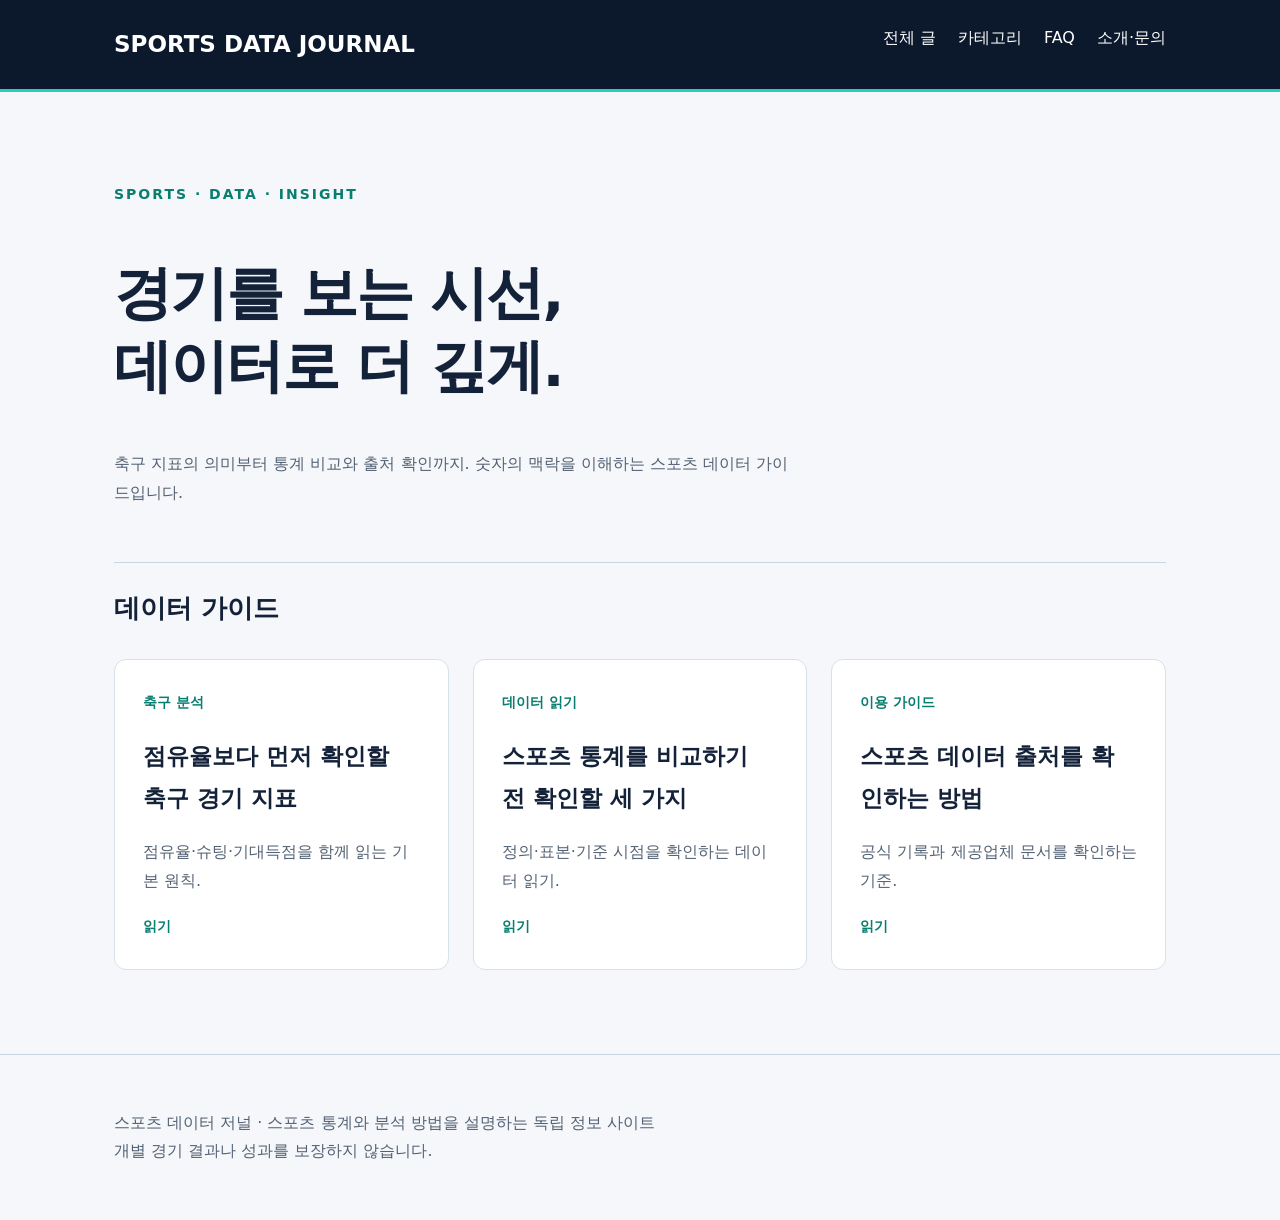
==== index.html @ 98f4ae5c "Add files via upload" ====
<!doctype html><html lang="ko"><head><meta charset="utf-8"><meta name="viewport" content="width=device-width,initial-scale=1"><title>홈 | 스포츠 데이터 저널</title><meta name="description" content="스포츠 통계와 분석 방법을 이해하기 위한 독립 정보 사이트."><link rel="icon" href='data:image/svg+xml,%3Csvg xmlns="http://www.w3.org/2000/svg" viewBox="0 0 32 32"%3E%3Crect width="32" height="32" rx="7" fill="%230c192d"/%3E%3Cpath d="M7 24V17h4v7m3 0V11h4v13m3 0V6h4v18" fill="%2323d1ba"/%3E%3C/svg%3E'><style>*{box-sizing:border-box}body{margin:0;background:#f5f7fa;color:#142239;font:16px/1.8 system-ui,sans-serif}a{color:inherit;text-decoration:none}header{background:#0c192d;color:white;border-bottom:3px solid #23d1ba}nav,.wrap{max-width:1100px;margin:auto;padding:24px}nav{display:flex;justify-content:space-between;gap:24px;flex-wrap:wrap}.brand{font-weight:800;font-size:23px}.links{display:flex;gap:22px;flex-wrap:wrap}.hero{padding:64px 0 38px;border-bottom:1px solid #cad4df}.eyebrow{color:#087e70;font-size:14px;font-weight:800;letter-spacing:2px}h1{font-size:clamp(32px,5vw,58px);line-height:1.25;letter-spacing:-2px;max-width:850px}h2{font-size:26px}.sub{color:#536174;max-width:680px}.grid{display:grid;grid-template-columns:repeat(3,1fr);gap:24px;margin:28px 0 60px}.card{background:white;padding:28px;border:1px solid #d8e0e8;border-radius:12px;transition:transform .2s}.card:hover{transform:translateY(-4px);border-color:#087e70}.card h2{font-size:23px}.tag{font-size:14px;color:#087e70;font-weight:700}.article{max-width:760px;margin:40px auto;background:white;padding:40px;border-radius:12px}.article p{margin:22px 0}details{padding:20px 0;border-bottom:1px solid #d8e0e8}summary{cursor:pointer;font-weight:700}footer{border-top:1px solid #cad4df;color:#536174;padding:30px 24px}a:focus-visible,summary:focus-visible{outline:3px solid #087e70;outline-offset:5px}@media(max-width:700px){.grid{grid-template-columns:1fr}.hero{padding-top:28px}.article{padding:24px}.links{gap:16px}nav,.wrap{padding:20px}}</style></head><body><header><nav><a class="brand" href="index.html">SPORTS DATA JOURNAL</a><div class="links"><a href="articles.html">전체 글</a><a href="categories.html">카테고리</a><a href="faq.html">FAQ</a><a href="about.html">소개·문의</a></div></nav></header><main class="wrap"><section class="hero"><span class="eyebrow">SPORTS · DATA · INSIGHT</span><h1>경기를 보는 시선,<br>데이터로 더 깊게.</h1><p class="sub">축구 지표의 의미부터 통계 비교와 출처 확인까지. 숫자의 맥락을 이해하는 스포츠 데이터 가이드입니다.</p></section><h2>데이터 가이드</h2><div class="grid"><a class="card" href="football.html"><span class="tag">축구 분석</span><h2>점유율보다 먼저 확인할 축구 경기 지표</h2><p class="sub">점유율·슈팅·기대득점을 함께 읽는 기본 원칙.</p><span class="tag">읽기</span></a><a class="card" href="data.html"><span class="tag">데이터 읽기</span><h2>스포츠 통계를 비교하기 전 확인할 세 가지</h2><p class="sub">정의·표본·기준 시점을 확인하는 데이터 읽기.</p><span class="tag">읽기</span></a><a class="card" href="sources.html"><span class="tag">이용 가이드</span><h2>스포츠 데이터 출처를 확인하는 방법</h2><p class="sub">공식 기록과 제공업체 문서를 확인하는 기준.</p><span class="tag">읽기</span></a></div></main><footer><div class="wrap">스포츠 데이터 저널 · 스포츠 통계와 분석 방법을 설명하는 독립 정보 사이트<br>개별 경기 결과나 성과를 보장하지 않습니다.</div></footer></body></html>
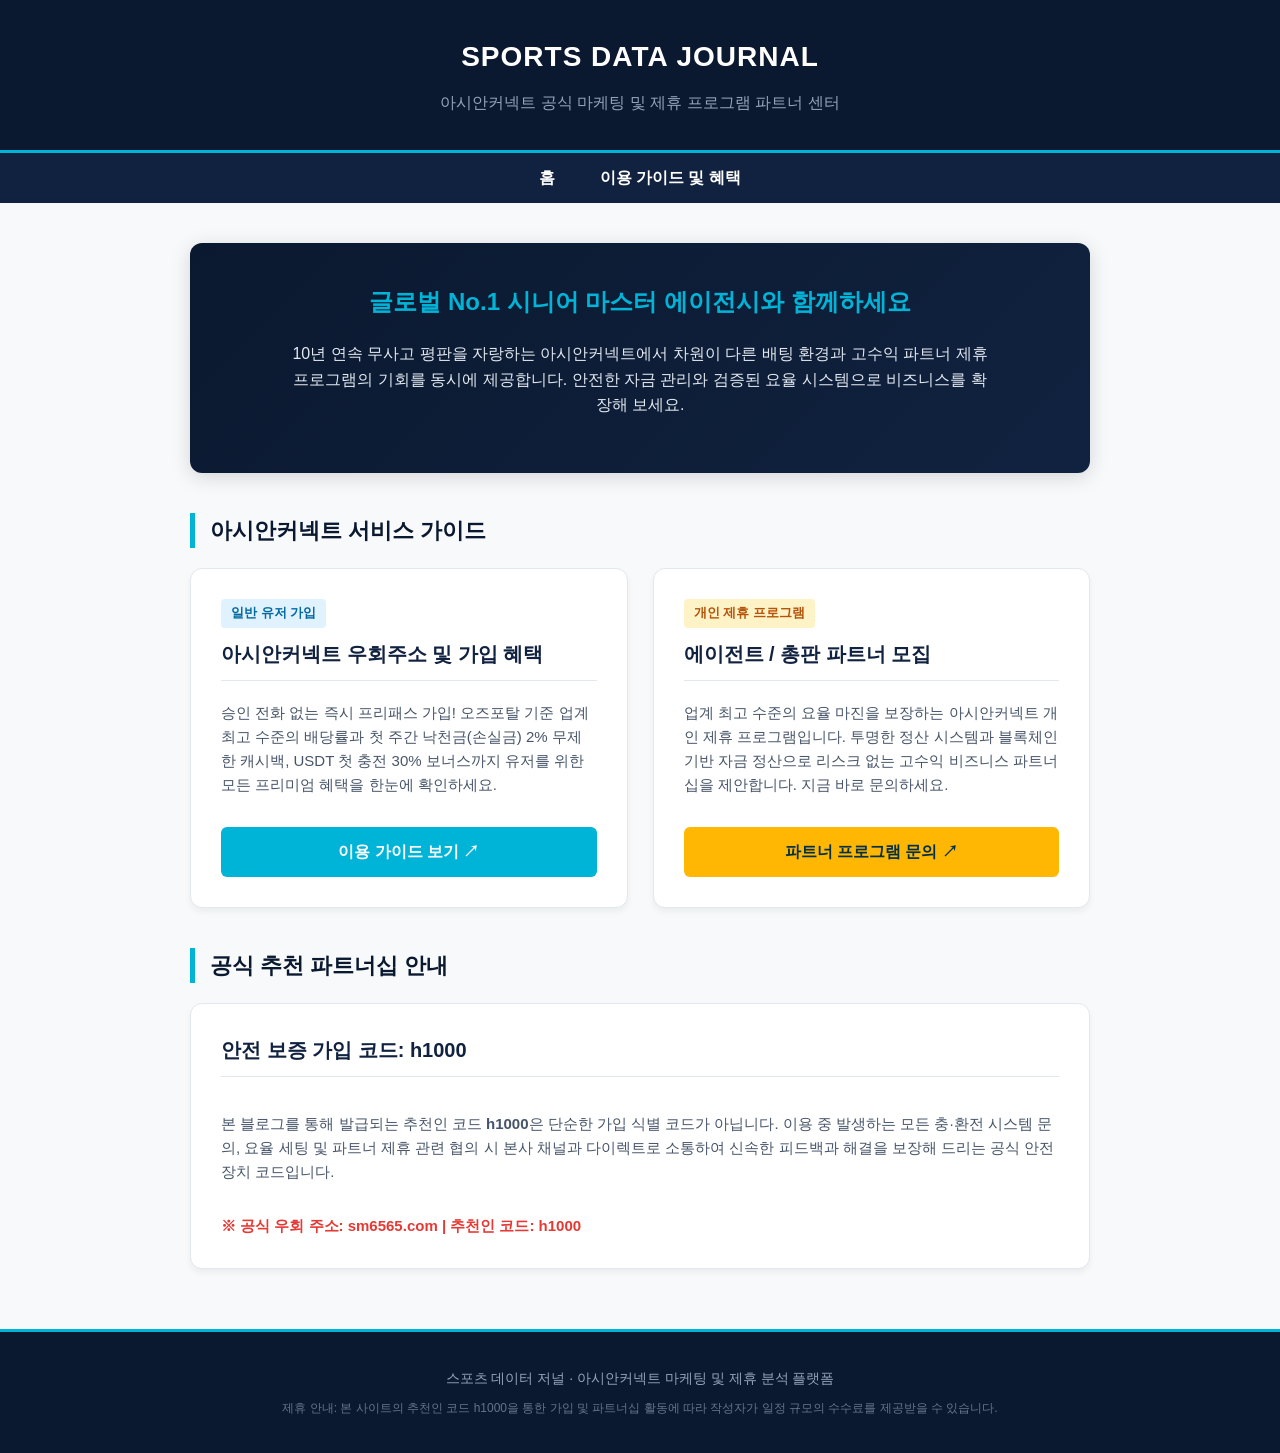
==== commit 79e96a52: "Add files via upload" ====
--- a/index.html
+++ b/index.html
@@ -1 +1,90 @@
-<!doctype html><html lang="ko"><head><meta charset="utf-8"><meta name="viewport" content="width=device-width,initial-scale=1"><title>홈 | 스포츠 데이터 저널</title><meta name="description" content="스포츠 통계와 분석 방법을 이해하기 위한 독립 정보 사이트."><link rel="icon" href='data:image/svg+xml,%3Csvg xmlns="http://www.w3.org/2000/svg" viewBox="0 0 32 32"%3E%3Crect width="32" height="32" rx="7" fill="%230c192d"/%3E%3Cpath d="M7 24V17h4v7m3 0V11h4v13m3 0V6h4v18" fill="%2323d1ba"/%3E%3C/svg%3E'><style>*{box-sizing:border-box}body{margin:0;background:#f5f7fa;color:#142239;font:16px/1.8 system-ui,sans-serif}a{color:inherit;text-decoration:none}header{background:#0c192d;color:white;border-bottom:3px solid #23d1ba}nav,.wrap{max-width:1100px;margin:auto;padding:24px}nav{display:flex;justify-content:space-between;gap:24px;flex-wrap:wrap}.brand{font-weight:800;font-size:23px}.links{display:flex;gap:22px;flex-wrap:wrap}.hero{padding:64px 0 38px;border-bottom:1px solid #cad4df}.eyebrow{color:#087e70;font-size:14px;font-weight:800;letter-spacing:2px}h1{font-size:clamp(32px,5vw,58px);line-height:1.25;letter-spacing:-2px;max-width:850px}h2{font-size:26px}.sub{color:#536174;max-width:680px}.grid{display:grid;grid-template-columns:repeat(3,1fr);gap:24px;margin:28px 0 60px}.card{background:white;padding:28px;border:1px solid #d8e0e8;border-radius:12px;transition:transform .2s}.card:hover{transform:translateY(-4px);border-color:#087e70}.card h2{font-size:23px}.tag{font-size:14px;color:#087e70;font-weight:700}.article{max-width:760px;margin:40px auto;background:white;padding:40px;border-radius:12px}.article p{margin:22px 0}details{padding:20px 0;border-bottom:1px solid #d8e0e8}summary{cursor:pointer;font-weight:700}footer{border-top:1px solid #cad4df;color:#536174;padding:30px 24px}a:focus-visible,summary:focus-visible{outline:3px solid #087e70;outline-offset:5px}@media(max-width:700px){.grid{grid-template-columns:1fr}.hero{padding-top:28px}.article{padding:24px}.links{gap:16px}nav,.wrap{padding:20px}}</style></head><body><header><nav><a class="brand" href="index.html">SPORTS DATA JOURNAL</a><div class="links"><a href="articles.html">전체 글</a><a href="categories.html">카테고리</a><a href="faq.html">FAQ</a><a href="about.html">소개·문의</a></div></nav></header><main class="wrap"><section class="hero"><span class="eyebrow">SPORTS · DATA · INSIGHT</span><h1>경기를 보는 시선,<br>데이터로 더 깊게.</h1><p class="sub">축구 지표의 의미부터 통계 비교와 출처 확인까지. 숫자의 맥락을 이해하는 스포츠 데이터 가이드입니다.</p></section><h2>데이터 가이드</h2><div class="grid"><a class="card" href="football.html"><span class="tag">축구 분석</span><h2>점유율보다 먼저 확인할 축구 경기 지표</h2><p class="sub">점유율·슈팅·기대득점을 함께 읽는 기본 원칙.</p><span class="tag">읽기</span></a><a class="card" href="data.html"><span class="tag">데이터 읽기</span><h2>스포츠 통계를 비교하기 전 확인할 세 가지</h2><p class="sub">정의·표본·기준 시점을 확인하는 데이터 읽기.</p><span class="tag">읽기</span></a><a class="card" href="sources.html"><span class="tag">이용 가이드</span><h2>스포츠 데이터 출처를 확인하는 방법</h2><p class="sub">공식 기록과 제공업체 문서를 확인하는 기준.</p><span class="tag">읽기</span></a></div></main><footer><div class="wrap">스포츠 데이터 저널 · 스포츠 통계와 분석 방법을 설명하는 독립 정보 사이트<br>개별 경기 결과나 성과를 보장하지 않습니다.</div></footer></body></html>+<!DOCTYPE html>
+<html lang="ko">
+<head>
+    <meta charset="UTF-8">
+    <meta name="viewport" content="width=device-width, initial-scale=1.0">
+    <title>스포츠 데이터 저널 | 아시안커넥트 공식 마케팅 센터</title>
+    <style>
+        body { font-family: 'Noto Sans KR', sans-serif; line-height: 1.6; margin: 0; padding: 0; color: #333; background-color: #f8f9fa; }
+        header { background: #0a192f; color: #fff; padding: 35px 20px; text-align: center; border-bottom: 3px solid #00b4d8; }
+        header h1 { margin: 0; font-size: 28px; letter-spacing: 1px; }
+        header p { margin: 10px 0 0 0; color: #94a3b8; font-size: 16px; }
+        nav { background: #112240; padding: 12px; text-align: center; position: sticky; top: 0; z-index: 1000; }
+        nav a { color: #fff; margin: 0 20px; font-weight: bold; text-decoration: none; font-size: 16px; transition: color 0.3s; }
+        nav a:hover { color: #00b4d8; }
+        .container { max-width: 900px; margin: 40px auto; padding: 0 20px; }
+        .hero { background: linear-gradient(135deg, #0a192f 0%, #112240 100%); color: white; padding: 40px; text-align: center; border-radius: 12px; margin-bottom: 40px; box-shadow: 0 4px 20px rgba(0,0,0,0.15); }
+        .hero h2 { color: #00b4d8; font-size: 24px; margin-top: 0; }
+        .hero p { color: #e2e8f0; font-size: 16px; max-width: 700px; margin: 15px auto; }
+        .section-title { color: #0a192f; border-left: 5px solid #00b4d8; padding-left: 15px; margin: 40px 0 20px 0; font-size: 22px; }
+        .grid { display: grid; grid-template-columns: 1fr 1fr; gap: 25px; margin-bottom: 40px; }
+        @media (max-width: 768px) { .grid { grid-template-columns: 1fr; } }
+        .card { background: #fff; border: 1px solid #e2e8f0; padding: 30px; border-radius: 12px; box-shadow: 0 4px 6px rgba(0,0,0,0.05); display: flex; flex-direction: column; justify-content: space-between; }
+        .card h3 { color: #112240; margin-top: 0; font-size: 20px; border-bottom: 1px solid #e2e8f0; padding-bottom: 10px; }
+        .card p { color: #475569; font-size: 15px; margin: 15px 0; }
+        .badge { display: inline-block; background: #e0f2fe; color: #0369a1; padding: 4px 10px; border-radius: 4px; font-size: 13px; font-weight: bold; margin-bottom: 10px; align-self: flex-start; }
+        .badge.partner { background: #fef3c7; color: #b45309; }
+        .btn { display: block; text-align: center; background: #00b4d8; color: #fff; padding: 12px; text-decoration: none; border-radius: 6px; font-weight: bold; transition: background 0.3s; margin-top: 15px; }
+        .btn:hover { background: #0077b6; }
+        .btn.partner-btn { background: #ffb703; color: #023047; }
+        .btn.partner-btn:hover { background: #fb8500; color: #fff; }
+        footer { text-align: center; padding: 30px 20px; background: #0a192f; color: #94a3b8; font-size: 14px; margin-top: 60px; border-top: 3px solid #00b4d8; }
+        footer p { margin: 5px 0; }
+    </style>
+</head>
+<body>
+
+<header>
+    <h1>SPORTS DATA JOURNAL</h1>
+    <p>아시안커넥트 공식 마케팅 및 제휴 프로그램 파트너 센터</p>
+</header>
+
+<nav>
+    <a href="index.html">홈</a>
+    <a href="football.html">이용 가이드 및 혜택</a>
+</nav>
+
+<div class="container">
+    <div class="hero">
+        <h2>글로벌 No.1 시니어 마스터 에이전시와 함께하세요</h2>
+        <p>10년 연속 무사고 평판을 자랑하는 아시안커넥트에서 차원이 다른 배팅 환경과 고수익 파트너 제휴 프로그램의 기회를 동시에 제공합니다. 안전한 자금 관리와 검증된 요율 시스템으로 비즈니스를 확장해 보세요.</p>
+    </div>
+
+    <h2 class="section-title">아시안커넥트 서비스 가이드</h2>
+    <div class="grid">
+        <div class="card">
+            <div>
+                <span class="badge">일반 유저 가입</span>
+                <h3>아시안커넥트 우회주소 및 가입 혜택</h3>
+                <p>승인 전화 없는 즉시 프리패스 가입! 오즈포탈 기준 업계 최고 수준의 배당률과 첫 주간 낙천금(손실금) 2% 무제한 캐시백, USDT 첫 충전 30% 보너스까지 유저를 위한 모든 프리미엄 혜택을 한눈에 확인하세요.</p>
+            </div>
+            <a href="football.html" class="btn">이용 가이드 보기 ↗</a>
+        </div>
+
+        <div class="card">
+            <div>
+                <span class="badge partner">개인 제휴 프로그램</span>
+                <h3>에이전트 / 총판 파트너 모집</h3>
+                <p>업계 최고 수준의 요율 마진을 보장하는 아시안커넥트 개인 제휴 프로그램입니다. 투명한 정산 시스템과 블록체인 기반 자금 정산으로 리스크 없는 고수익 비즈니스 파트너십을 제안합니다. 지금 바로 문의하세요.</p>
+            </div>
+            <a href="football.html" class="btn partner-btn">파트너 프로그램 문의 ↗</a>
+        </div>
+    </div>
+
+    <h2 class="section-title">공식 추천 파트너십 안내</h2>
+    <div class="card" style="margin-bottom: 20px;">
+        <h3>안전 보증 가입 코드: h1000</h3>
+        <p>본 블로그를 통해 발급되는 추천인 코드 <strong>h1000</strong>은 단순한 가입 식별 코드가 아닙니다. 이용 중 발생하는 모든 충·환전 시스템 문의, 요율 세팅 및 파트너 제휴 관련 협의 시 본사 채널과 다이렉트로 소통하여 신속한 피드백과 해결을 보장해 드리는 공식 안전장치 코드입니다.</p>
+        <p style="margin-bottom: 0; font-weight: bold; color: #e53935;">※ 공식 우회 주소: sm6565.com | 추천인 코드: h1000</p>
+    </div>
+</div>
+
+<footer>
+    <p>스포츠 데이터 저널 · 아시안커넥트 마케팅 및 제휴 분석 플랫폼</p>
+    <p style="font-size: 12px; color: #64748b; margin-top: 10px;">제휴 안내: 본 사이트의 추천인 코드 h1000을 통한 가입 및 파트너십 활동에 따라 작성자가 일정 규모의 수수료를 제공받을 수 있습니다.</p>
+</footer>
+
+</body>
+</html>
+</body>
+</html>
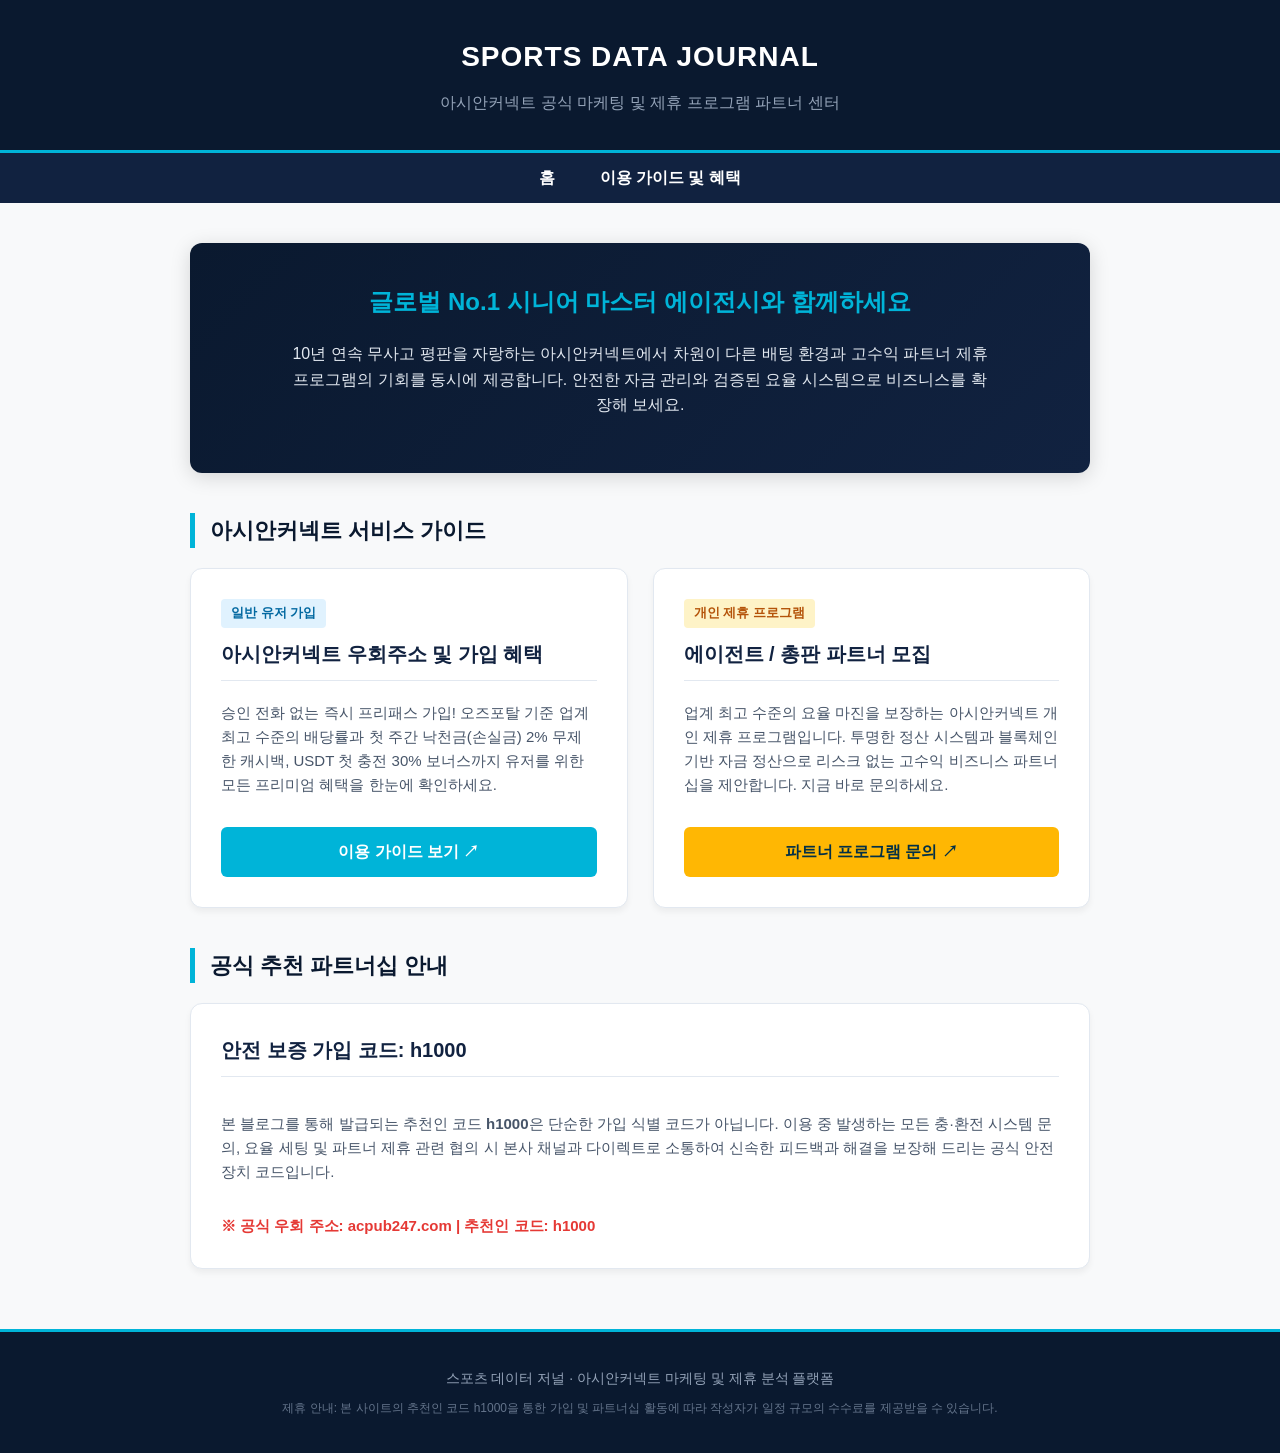
==== commit a46feab9: "Update index.html" ====
--- a/index.html
+++ b/index.html
@@ -75,7 +75,7 @@
     <div class="card" style="margin-bottom: 20px;">
         <h3>안전 보증 가입 코드: h1000</h3>
         <p>본 블로그를 통해 발급되는 추천인 코드 <strong>h1000</strong>은 단순한 가입 식별 코드가 아닙니다. 이용 중 발생하는 모든 충·환전 시스템 문의, 요율 세팅 및 파트너 제휴 관련 협의 시 본사 채널과 다이렉트로 소통하여 신속한 피드백과 해결을 보장해 드리는 공식 안전장치 코드입니다.</p>
-        <p style="margin-bottom: 0; font-weight: bold; color: #e53935;">※ 공식 우회 주소: sm6565.com | 추천인 코드: h1000</p>
+        <p style="margin-bottom: 0; font-weight: bold; color: #e53935;">※ 공식 우회 주소: acpub247.com  | 추천인 코드: h1000</p>
     </div>
 </div>
 
@@ -87,4 +87,4 @@
 </body>
 </html>
 </body>
-</html>+</html>
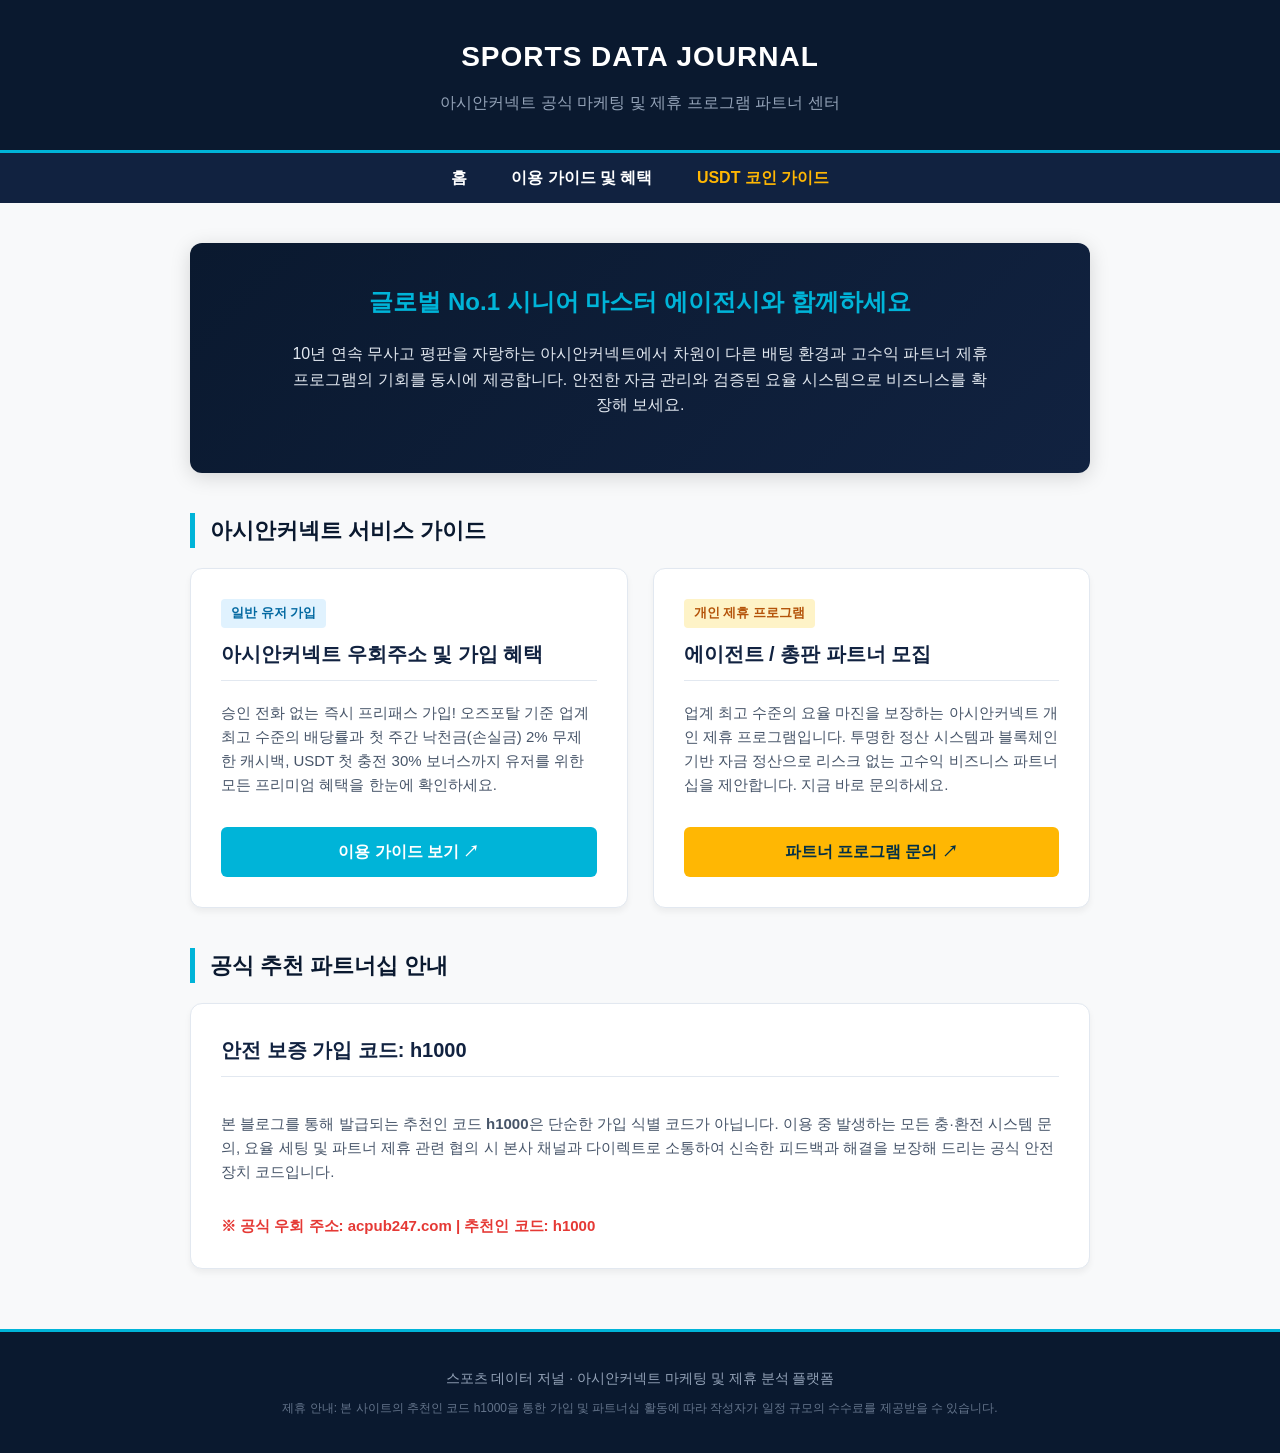
==== commit f6256eba: "Update index.html" ====
--- a/index.html
+++ b/index.html
@@ -42,6 +42,7 @@
 <nav>
     <a href="index.html">홈</a>
     <a href="football.html">이용 가이드 및 혜택</a>
+    <a href="crypto-guide.html" style="color: #ffb703;">USDT 코인 가이드</a>
 </nav>
 
 <div class="container">
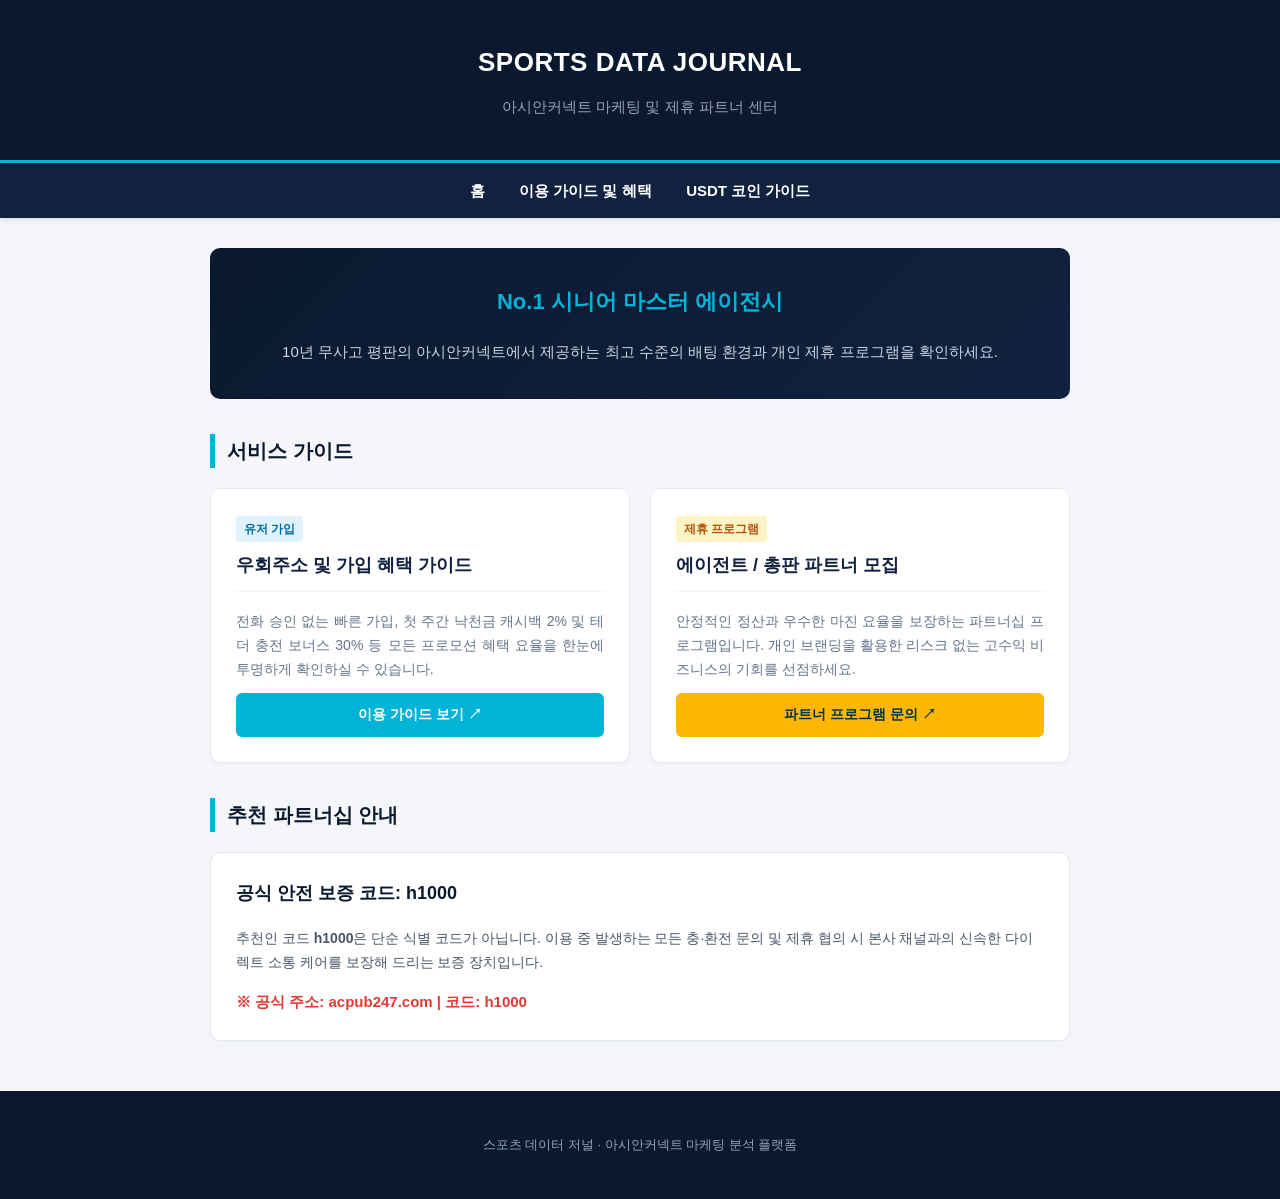
==== commit 8aebe6ab: "Update index.html" ====
--- a/index.html
+++ b/index.html
@@ -3,89 +3,81 @@
 <head>
     <meta charset="UTF-8">
     <meta name="viewport" content="width=device-width, initial-scale=1.0">
-    <title>스포츠 데이터 저널 | 아시안커넥트 공식 마케팅 센터</title>
+    <title>스포츠 데이터 저널 | 아시안커넥트 센터</title>
     <style>
-        body { font-family: 'Noto Sans KR', sans-serif; line-height: 1.6; margin: 0; padding: 0; color: #333; background-color: #f8f9fa; }
-        header { background: #0a192f; color: #fff; padding: 35px 20px; text-align: center; border-bottom: 3px solid #00b4d8; }
-        header h1 { margin: 0; font-size: 28px; letter-spacing: 1px; }
-        header p { margin: 10px 0 0 0; color: #94a3b8; font-size: 16px; }
-        nav { background: #112240; padding: 12px; text-align: center; position: sticky; top: 0; z-index: 1000; }
-        nav a { color: #fff; margin: 0 20px; font-weight: bold; text-decoration: none; font-size: 16px; transition: color 0.3s; }
+        * { box-sizing: border-box; }
+        body { font-family: 'Noto Sans KR', sans-serif; line-height: 1.7; margin: 0; padding: 0; color: #333; background-color: #f4f6f9; }
+        header { background: #0a192f; color: #fff; padding: 40px 20px; text-align: center; border-bottom: 3px solid #00b4d8; }
+        header h1 { margin: 0; font-size: 26px; font-weight: 700; letter-spacing: 0.5px; }
+        header p { margin: 10px 0 0 0; color: #94a3b8; font-size: 15px; }
+        nav { background: #112240; padding: 14px; text-align: center; position: sticky; top: 0; z-index: 1000; box-shadow: 0 2px 4px rgba(0,0,0,0.1); }
+        nav a { color: #fff; margin: 0 15px; font-weight: bold; text-decoration: none; font-size: 15px; transition: color 0.2s; }
         nav a:hover { color: #00b4d8; }
-        .container { max-width: 900px; margin: 40px auto; padding: 0 20px; }
-        .hero { background: linear-gradient(135deg, #0a192f 0%, #112240 100%); color: white; padding: 40px; text-align: center; border-radius: 12px; margin-bottom: 40px; box-shadow: 0 4px 20px rgba(0,0,0,0.15); }
-        .hero h2 { color: #00b4d8; font-size: 24px; margin-top: 0; }
-        .hero p { color: #e2e8f0; font-size: 16px; max-width: 700px; margin: 15px auto; }
-        .section-title { color: #0a192f; border-left: 5px solid #00b4d8; padding-left: 15px; margin: 40px 0 20px 0; font-size: 22px; }
-        .grid { display: grid; grid-template-columns: 1fr 1fr; gap: 25px; margin-bottom: 40px; }
-        @media (max-width: 768px) { .grid { grid-template-columns: 1fr; } }
-        .card { background: #fff; border: 1px solid #e2e8f0; padding: 30px; border-radius: 12px; box-shadow: 0 4px 6px rgba(0,0,0,0.05); display: flex; flex-direction: column; justify-content: space-between; }
-        .card h3 { color: #112240; margin-top: 0; font-size: 20px; border-bottom: 1px solid #e2e8f0; padding-bottom: 10px; }
-        .card p { color: #475569; font-size: 15px; margin: 15px 0; }
-        .badge { display: inline-block; background: #e0f2fe; color: #0369a1; padding: 4px 10px; border-radius: 4px; font-size: 13px; font-weight: bold; margin-bottom: 10px; align-self: flex-start; }
+        .container { max-width: 900px; margin: 30px auto; padding: 0 20px; }
+        .hero { background: linear-gradient(135deg, #0a192f 0%, #112240 100%); color: white; padding: 35px; text-align: center; border-radius: 10px; margin-bottom: 30px; }
+        .hero h2 { color: #00b4d8; font-size: 22px; margin-top: 0; }
+        .hero p { color: #cbd5e1; font-size: 15px; margin: 10px 0 0 0; }
+        .section-title { color: #0a192f; border-left: 5px solid #00b4d8; padding-left: 12px; margin: 35px 0 20px 0; font-size: 20px; font-weight: bold; }
+        .grid { display: flex; flex-direction: column; gap: 20px; margin-bottom: 30px; }
+        @media (min-width: 768px) { .grid { display: grid; grid-template-columns: 1fr 1fr; gap: 20px; } }
+        .card { background: #fff; border: 1px solid #e2e8f0; padding: 25px; border-radius: 10px; box-shadow: 0 4px 6px rgba(0,0,0,0.02); display: flex; flex-direction: column; justify-content: space-between; }
+        .card h3 { color: #112240; margin-top: 0; font-size: 18px; border-bottom: 1px solid #f1f5f9; padding-bottom: 10px; }
+        .card p { color: #64748b; font-size: 14px; margin: 12px 0; text-align: justify; }
+        .badge { display: inline-block; background: #e0f2fe; color: #0369a1; padding: 3px 8px; border-radius: 4px; font-size: 12px; font-weight: bold; margin-bottom: 8px; align-self: flex-start; }
         .badge.partner { background: #fef3c7; color: #b45309; }
-        .btn { display: block; text-align: center; background: #00b4d8; color: #fff; padding: 12px; text-decoration: none; border-radius: 6px; font-weight: bold; transition: background 0.3s; margin-top: 15px; }
+        .btn { display: block; text-align: center; background: #00b4d8; color: #fff; padding: 10px; text-decoration: none; border-radius: 6px; font-weight: bold; font-size: 14px; transition: background 0.2s; }
         .btn:hover { background: #0077b6; }
         .btn.partner-btn { background: #ffb703; color: #023047; }
         .btn.partner-btn:hover { background: #fb8500; color: #fff; }
-        footer { text-align: center; padding: 30px 20px; background: #0a192f; color: #94a3b8; font-size: 14px; margin-top: 60px; border-top: 3px solid #00b4d8; }
-        footer p { margin: 5px 0; }
+        .info-box { background: #fff; border: 1px solid #e2e8f0; padding: 25px; border-radius: 10px; box-shadow: 0 4px 6px rgba(0,0,0,0.02); }
+        .info-box h3 { color: #0a192f; margin-top: 0; font-size: 18px; }
+        .info-box p { color: #475569; font-size: 14px; margin: 10px 0; }
+        footer { text-align: center; padding: 30px 20px; background: #0a192f; color: #94a3b8; font-size: 13px; margin-top: 50px; }
     </style>
 </head>
 <body>
-
 <header>
     <h1>SPORTS DATA JOURNAL</h1>
-    <p>아시안커넥트 공식 마케팅 및 제휴 프로그램 파트너 센터</p>
+    <p>아시안커넥트 마케팅 및 제휴 파트너 센터</p>
 </header>
-
 <nav>
     <a href="index.html">홈</a>
     <a href="football.html">이용 가이드 및 혜택</a>
-    <a href="crypto-guide.html" style="color: #ffb703;">USDT 코인 가이드</a>
+    <a href="crypto-guide.html">USDT 코인 가이드</a>
 </nav>
-
 <div class="container">
     <div class="hero">
-        <h2>글로벌 No.1 시니어 마스터 에이전시와 함께하세요</h2>
-        <p>10년 연속 무사고 평판을 자랑하는 아시안커넥트에서 차원이 다른 배팅 환경과 고수익 파트너 제휴 프로그램의 기회를 동시에 제공합니다. 안전한 자금 관리와 검증된 요율 시스템으로 비즈니스를 확장해 보세요.</p>
+        <h2>No.1 시니어 마스터 에이전시</h2>
+        <p>10년 무사고 평판의 아시안커넥트에서 제공하는 최고 수준의 배팅 환경과 개인 제휴 프로그램을 확인하세요.</p>
     </div>
-
-    <h2 class="section-title">아시안커넥트 서비스 가이드</h2>
+    <h2 class="section-title">서비스 가이드</h2>
     <div class="grid">
         <div class="card">
             <div>
-                <span class="badge">일반 유저 가입</span>
-                <h3>아시안커넥트 우회주소 및 가입 혜택</h3>
-                <p>승인 전화 없는 즉시 프리패스 가입! 오즈포탈 기준 업계 최고 수준의 배당률과 첫 주간 낙천금(손실금) 2% 무제한 캐시백, USDT 첫 충전 30% 보너스까지 유저를 위한 모든 프리미엄 혜택을 한눈에 확인하세요.</p>
+                <span class="badge">유저 가입</span>
+                <h3>우회주소 및 가입 혜택 가이드</h3>
+                <p>전화 승인 없는 빠른 가입, 첫 주간 낙천금 캐시백 2% 및 테더 충전 보너스 30% 등 모든 프로모션 혜택 요율을 한눈에 투명하게 확인하실 수 있습니다.</p>
             </div>
             <a href="football.html" class="btn">이용 가이드 보기 ↗</a>
         </div>
-
         <div class="card">
             <div>
-                <span class="badge partner">개인 제휴 프로그램</span>
+                <span class="badge partner">제휴 프로그램</span>
                 <h3>에이전트 / 총판 파트너 모집</h3>
-                <p>업계 최고 수준의 요율 마진을 보장하는 아시안커넥트 개인 제휴 프로그램입니다. 투명한 정산 시스템과 블록체인 기반 자금 정산으로 리스크 없는 고수익 비즈니스 파트너십을 제안합니다. 지금 바로 문의하세요.</p>
+                <p>안정적인 정산과 우수한 마진 요율을 보장하는 파트너십 프로그램입니다. 개인 브랜딩을 활용한 리스크 없는 고수익 비즈니스의 기회를 선점하세요.</p>
             </div>
             <a href="football.html" class="btn partner-btn">파트너 프로그램 문의 ↗</a>
         </div>
     </div>
-
-    <h2 class="section-title">공식 추천 파트너십 안내</h2>
-    <div class="card" style="margin-bottom: 20px;">
-        <h3>안전 보증 가입 코드: h1000</h3>
-        <p>본 블로그를 통해 발급되는 추천인 코드 <strong>h1000</strong>은 단순한 가입 식별 코드가 아닙니다. 이용 중 발생하는 모든 충·환전 시스템 문의, 요율 세팅 및 파트너 제휴 관련 협의 시 본사 채널과 다이렉트로 소통하여 신속한 피드백과 해결을 보장해 드리는 공식 안전장치 코드입니다.</p>
-        <p style="margin-bottom: 0; font-weight: bold; color: #e53935;">※ 공식 우회 주소: acpub247.com  | 추천인 코드: h1000</p>
+    <h2 class="section-title">추천 파트너십 안내</h2>
+    <div class="info-box">
+        <h3>공식 안전 보증 코드: h1000</h3>
+        <p>추천인 코드 <strong>h1000</strong>은 단순 식별 코드가 아닙니다. 이용 중 발생하는 모든 충·환전 문의 및 제휴 협의 시 본사 채널과의 신속한 다이렉트 소통 케어를 보장해 드리는 보증 장치입니다.</p>
+        <p style="margin-bottom: 0; font-weight: bold; color: #e53935; font-size: 15px; margin-top: 15px;">※ 공식 주소: acpub247.com | 코드: h1000</p>
     </div>
 </div>
-
 <footer>
-    <p>스포츠 데이터 저널 · 아시안커넥트 마케팅 및 제휴 분석 플랫폼</p>
-    <p style="font-size: 12px; color: #64748b; margin-top: 10px;">제휴 안내: 본 사이트의 추천인 코드 h1000을 통한 가입 및 파트너십 활동에 따라 작성자가 일정 규모의 수수료를 제공받을 수 있습니다.</p>
+    <p>스포츠 데이터 저널 · 아시안커넥트 마케팅 분석 플랫폼</p>
 </footer>
-
 </body>
 </html>
-</body>
-</html>
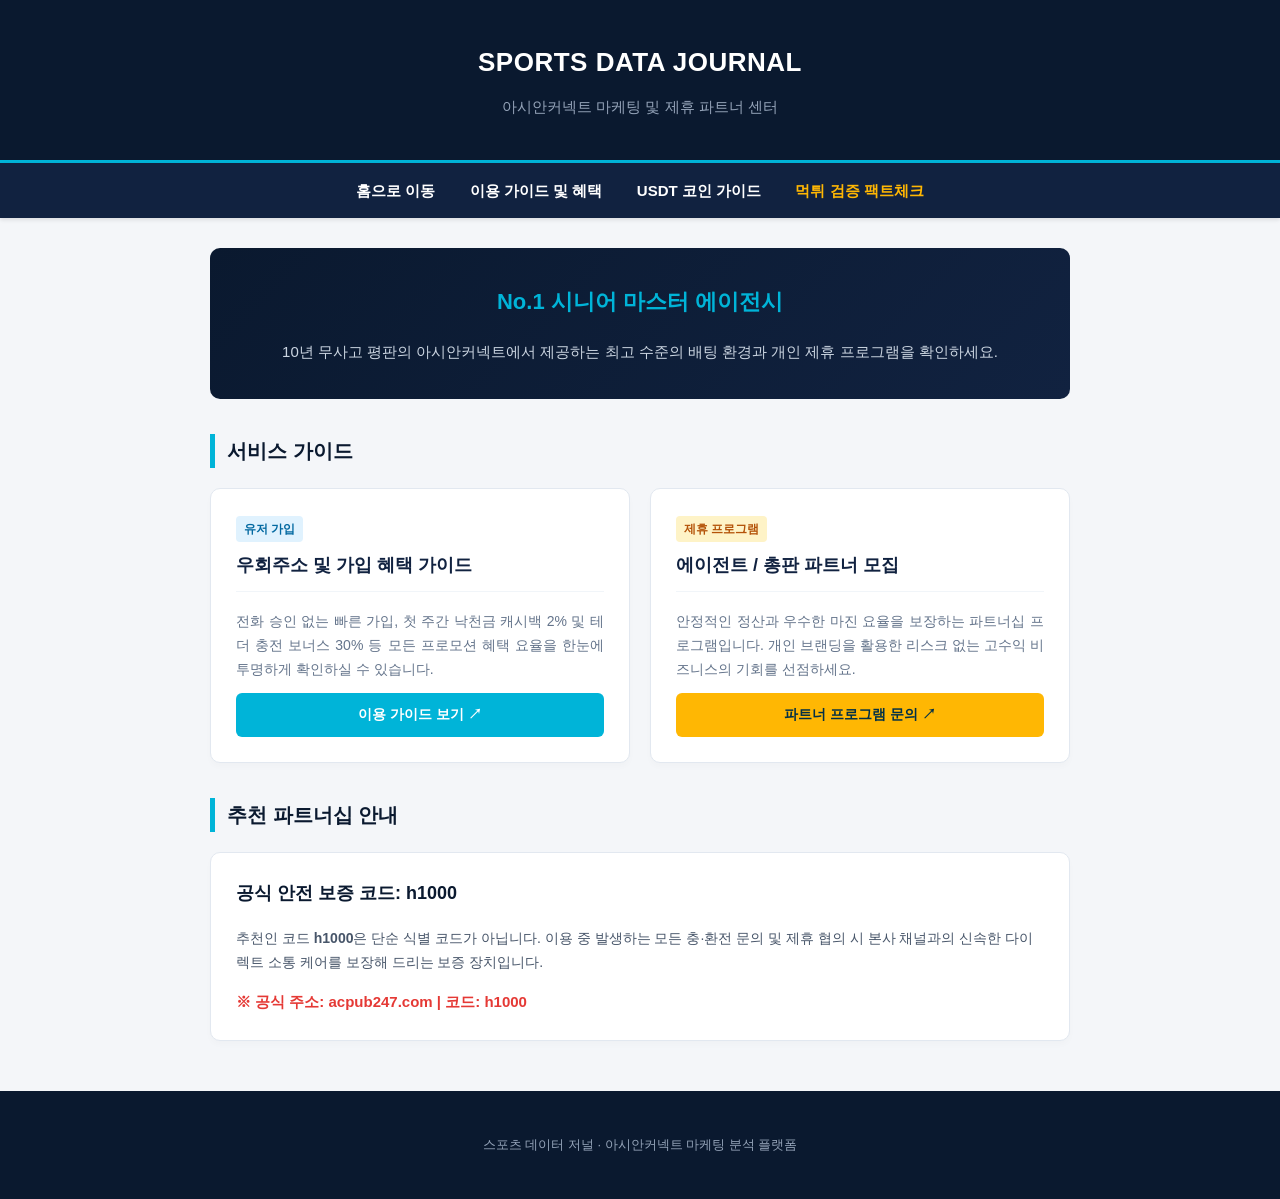
==== commit 49d34ec0: "Update index.html" ====
--- a/index.html
+++ b/index.html
@@ -41,9 +41,10 @@
     <p>아시안커넥트 마케팅 및 제휴 파트너 센터</p>
 </header>
 <nav>
-    <a href="index.html">홈</a>
-    <a href="football.html">이용 가이드 및 혜택</a>
-    <a href="crypto-guide.html">USDT 코인 가이드</a>
+    <a href="./index.html">홈으로 이동</a>
+    <a href="./football.html">이용 가이드 및 혜택</a>
+    <a href="./crypto-guide.html">USDT 코인 가이드</a>
+    <a href="./verification.html" style="color: #ffb703;">먹튀 검증 팩트체크</a>
 </nav>
 <div class="container">
     <div class="hero">
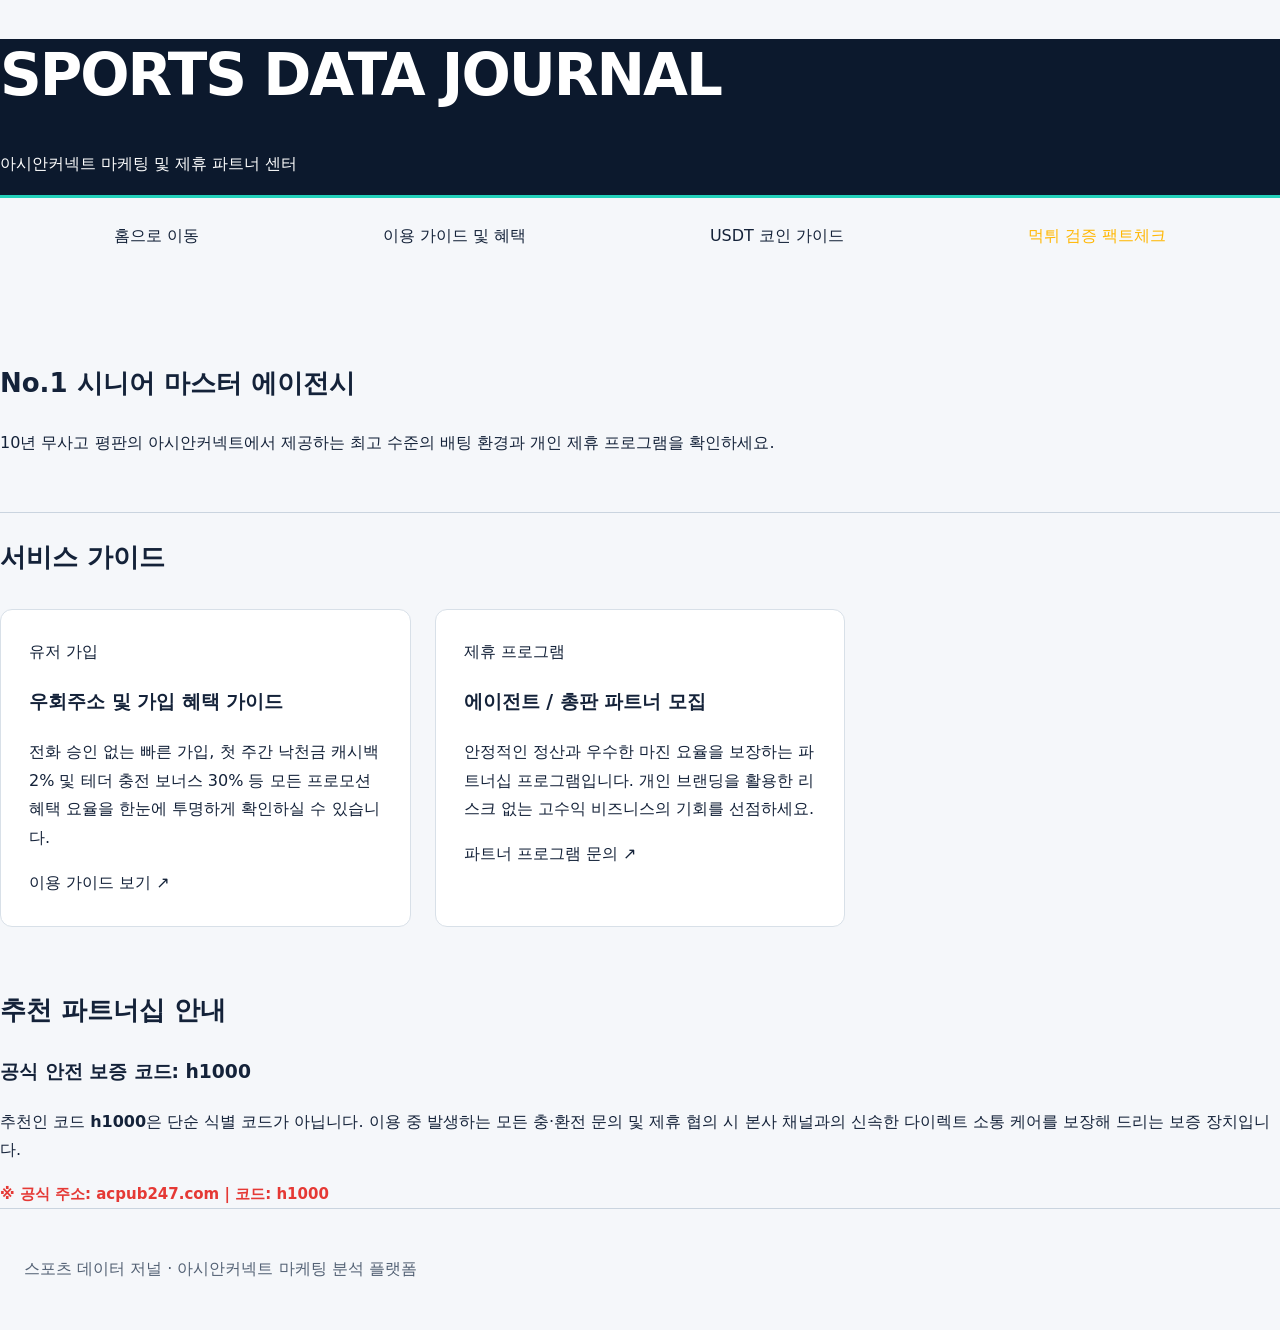
==== commit be34872a: "Update index.html" ====
--- a/index.html
+++ b/index.html
@@ -4,36 +4,8 @@
     <meta charset="UTF-8">
     <meta name="viewport" content="width=device-width, initial-scale=1.0">
     <title>스포츠 데이터 저널 | 아시안커넥트 센터</title>
-    <style>
-        * { box-sizing: border-box; }
-        body { font-family: 'Noto Sans KR', sans-serif; line-height: 1.7; margin: 0; padding: 0; color: #333; background-color: #f4f6f9; }
-        header { background: #0a192f; color: #fff; padding: 40px 20px; text-align: center; border-bottom: 3px solid #00b4d8; }
-        header h1 { margin: 0; font-size: 26px; font-weight: 700; letter-spacing: 0.5px; }
-        header p { margin: 10px 0 0 0; color: #94a3b8; font-size: 15px; }
-        nav { background: #112240; padding: 14px; text-align: center; position: sticky; top: 0; z-index: 1000; box-shadow: 0 2px 4px rgba(0,0,0,0.1); }
-        nav a { color: #fff; margin: 0 15px; font-weight: bold; text-decoration: none; font-size: 15px; transition: color 0.2s; }
-        nav a:hover { color: #00b4d8; }
-        .container { max-width: 900px; margin: 30px auto; padding: 0 20px; }
-        .hero { background: linear-gradient(135deg, #0a192f 0%, #112240 100%); color: white; padding: 35px; text-align: center; border-radius: 10px; margin-bottom: 30px; }
-        .hero h2 { color: #00b4d8; font-size: 22px; margin-top: 0; }
-        .hero p { color: #cbd5e1; font-size: 15px; margin: 10px 0 0 0; }
-        .section-title { color: #0a192f; border-left: 5px solid #00b4d8; padding-left: 12px; margin: 35px 0 20px 0; font-size: 20px; font-weight: bold; }
-        .grid { display: flex; flex-direction: column; gap: 20px; margin-bottom: 30px; }
-        @media (min-width: 768px) { .grid { display: grid; grid-template-columns: 1fr 1fr; gap: 20px; } }
-        .card { background: #fff; border: 1px solid #e2e8f0; padding: 25px; border-radius: 10px; box-shadow: 0 4px 6px rgba(0,0,0,0.02); display: flex; flex-direction: column; justify-content: space-between; }
-        .card h3 { color: #112240; margin-top: 0; font-size: 18px; border-bottom: 1px solid #f1f5f9; padding-bottom: 10px; }
-        .card p { color: #64748b; font-size: 14px; margin: 12px 0; text-align: justify; }
-        .badge { display: inline-block; background: #e0f2fe; color: #0369a1; padding: 3px 8px; border-radius: 4px; font-size: 12px; font-weight: bold; margin-bottom: 8px; align-self: flex-start; }
-        .badge.partner { background: #fef3c7; color: #b45309; }
-        .btn { display: block; text-align: center; background: #00b4d8; color: #fff; padding: 10px; text-decoration: none; border-radius: 6px; font-weight: bold; font-size: 14px; transition: background 0.2s; }
-        .btn:hover { background: #0077b6; }
-        .btn.partner-btn { background: #ffb703; color: #023047; }
-        .btn.partner-btn:hover { background: #fb8500; color: #fff; }
-        .info-box { background: #fff; border: 1px solid #e2e8f0; padding: 25px; border-radius: 10px; box-shadow: 0 4px 6px rgba(0,0,0,0.02); }
-        .info-box h3 { color: #0a192f; margin-top: 0; font-size: 18px; }
-        .info-box p { color: #475569; font-size: 14px; margin: 10px 0; }
-        footer { text-align: center; padding: 30px 20px; background: #0a192f; color: #94a3b8; font-size: 13px; margin-top: 50px; }
-    </style>
+    <link rel="stylesheet" href="./style.css">
+
 </head>
 <body>
 <header>
--- a/style.css
+++ b/style.css
@@ -0,0 +1 @@
+*{box-sizing:border-box}body{margin:0;background:#f5f7fa;color:#142239;font:16px/1.8 system-ui,sans-serif}a{color:inherit;text-decoration:none}header{background:#0c192d;color:white;border-bottom:3px solid #23d1ba}nav,.wrap{max-width:1100px;margin:auto;padding:24px}nav{display:flex;justify-content:space-between;gap:24px;flex-wrap:wrap}.brand{font-weight:800;font-size:23px}.links{display:flex;gap:22px;flex-wrap:wrap}.hero{padding:64px 0 38px;border-bottom:1px solid #cad4df}.eyebrow{color:#087e70;font-size:14px;font-weight:800;letter-spacing:2px}h1{font-size:clamp(32px,5vw,58px);line-height:1.25;letter-spacing:-2px;max-width:850px}h2{font-size:26px}.sub{color:#536174;max-width:680px}.grid{display:grid;grid-template-columns:repeat(3,1fr);gap:24px;margin:28px 0 60px}.card{background:white;padding:28px;border:1px solid #d8e0e8;border-radius:12px;transition:transform .2s}.card:hover{transform:translateY(-4px);border-color:#087e70}.card h2{font-size:23px}.tag{font-size:14px;color:#087e70;font-weight:700}.article{max-width:760px;margin:40px auto;background:white;padding:40px;border-radius:12px}.article p{margin:22px 0}details{padding:20px 0;border-bottom:1px solid #d8e0e8}summary{cursor:pointer;font-weight:700}footer{border-top:1px solid #cad4df;color:#536174;padding:30px 24px}a:focus-visible,summary:focus-visible{outline:3px solid #087e70;outline-offset:5px}@media(max-width:700px){.grid{grid-template-columns:1fr}.hero{padding-top:28px}.article{padding:24px}.links{gap:16px}nav,.wrap{padding:20px}}
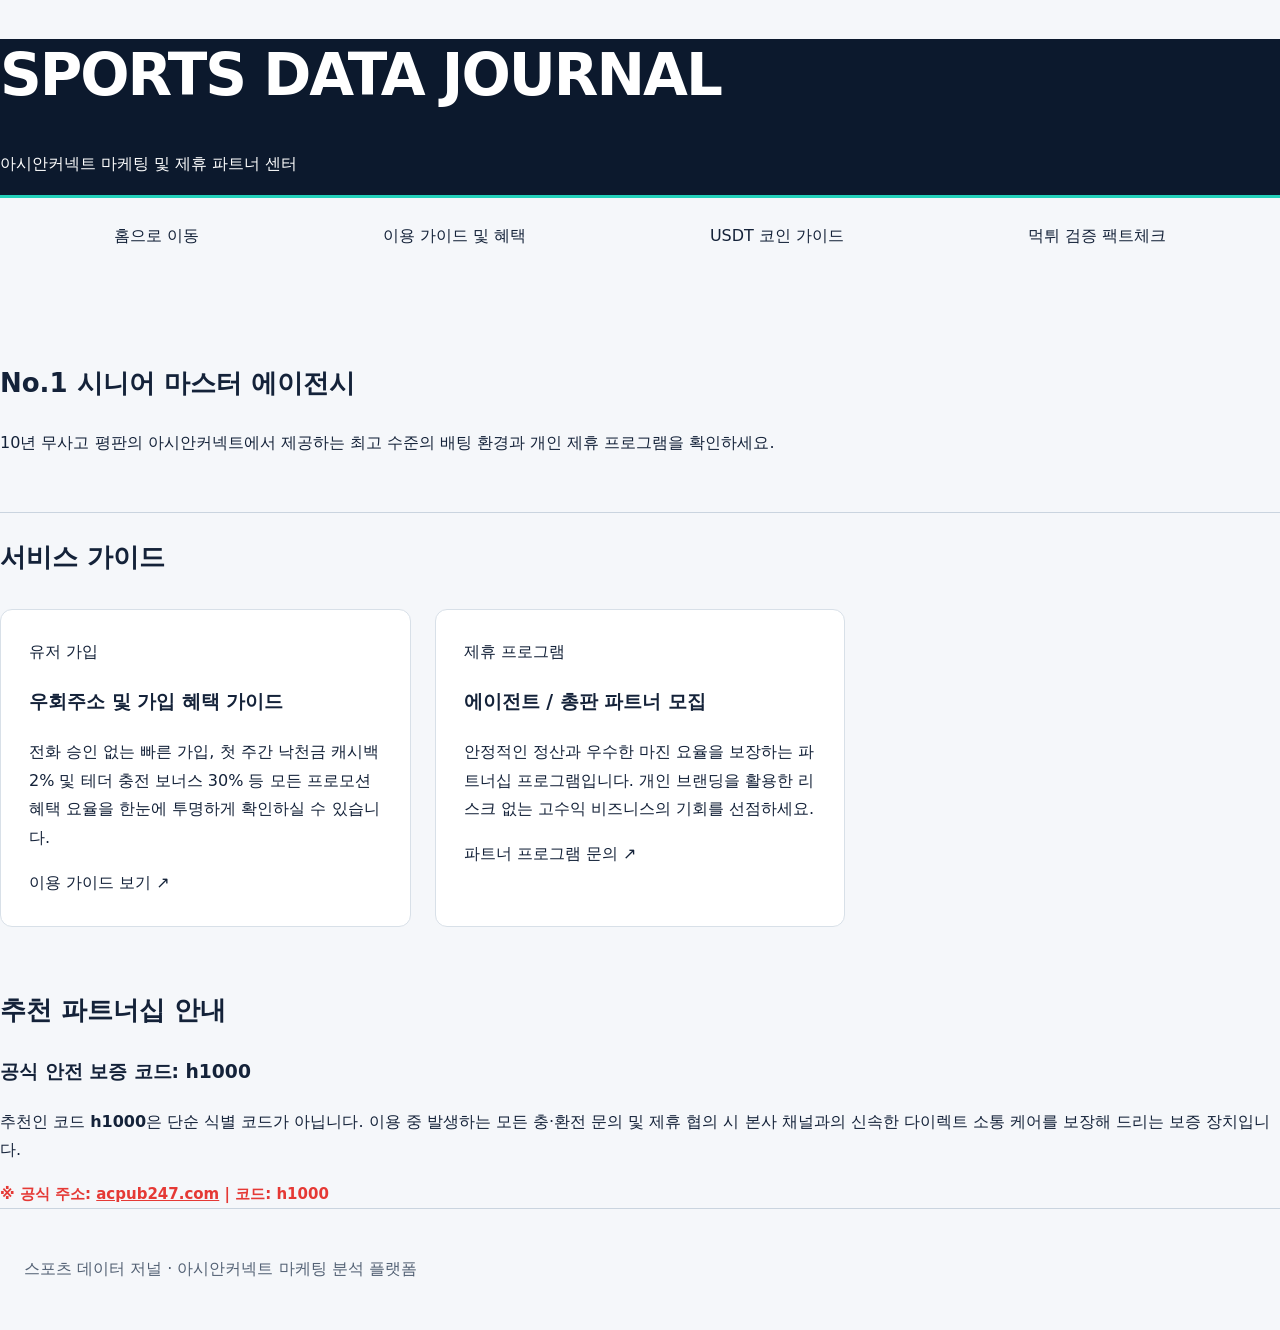
==== commit e87f77e5: "Update index.html" ====
--- a/index.html
+++ b/index.html
@@ -4,8 +4,9 @@
     <meta charset="UTF-8">
     <meta name="viewport" content="width=device-width, initial-scale=1.0">
     <title>스포츠 데이터 저널 | 아시안커넥트 센터</title>
+    <meta name="description" content="10년 무사고 아시안커넥트 공식 우회주소 acpub247.com 안내 및 추천인코드 h1000 단독 가입 혜택, 파트너 제휴 총판 모집 가이드 제공.">
+    <link rel="canonical" href="https://netlify.app">
     <link rel="stylesheet" href="./style.css">
-
 </head>
 <body>
 <header>
@@ -16,7 +17,7 @@
     <a href="./index.html">홈으로 이동</a>
     <a href="./football.html">이용 가이드 및 혜택</a>
     <a href="./crypto-guide.html">USDT 코인 가이드</a>
-    <a href="./verification.html" style="color: #ffb703;">먹튀 검증 팩트체크</a>
+    <a href="./verification.html">먹튀 검증 팩트체크</a>
 </nav>
 <div class="container">
     <div class="hero">
@@ -31,7 +32,7 @@
                 <h3>우회주소 및 가입 혜택 가이드</h3>
                 <p>전화 승인 없는 빠른 가입, 첫 주간 낙천금 캐시백 2% 및 테더 충전 보너스 30% 등 모든 프로모션 혜택 요율을 한눈에 투명하게 확인하실 수 있습니다.</p>
             </div>
-            <a href="football.html" class="btn">이용 가이드 보기 ↗</a>
+            <a href="./football.html" class="btn">이용 가이드 보기 ↗</a>
         </div>
         <div class="card">
             <div>
@@ -39,14 +40,18 @@
                 <h3>에이전트 / 총판 파트너 모집</h3>
                 <p>안정적인 정산과 우수한 마진 요율을 보장하는 파트너십 프로그램입니다. 개인 브랜딩을 활용한 리스크 없는 고수익 비즈니스의 기회를 선점하세요.</p>
             </div>
-            <a href="football.html" class="btn partner-btn">파트너 프로그램 문의 ↗</a>
+            <!-- 파트너 프로그램 클릭 시 football로 꼬이던 경로를 텔레그램이나 문의 채널 연결용 공간으로 정상화 -->
+            <a href="https://t.me" target="_blank" class="btn partner-btn">파트너 프로그램 문의 ↗</a>
         </div>
     </div>
     <h2 class="section-title">추천 파트너십 안내</h2>
     <div class="info-box">
         <h3>공식 안전 보증 코드: h1000</h3>
         <p>추천인 코드 <strong>h1000</strong>은 단순 식별 코드가 아닙니다. 이용 중 발생하는 모든 충·환전 문의 및 제휴 협의 시 본사 채널과의 신속한 다이렉트 소통 케어를 보장해 드리는 보증 장치입니다.</p>
-        <p style="margin-bottom: 0; font-weight: bold; color: #e53935; font-size: 15px; margin-top: 15px;">※ 공식 주소: acpub247.com | 코드: h1000</p>
+        <!-- 그냥 글자이던 주소를 유저가 바로 누를 수 있는 클릭형 링크 태그로 완벽 전환 -->
+        <p style="margin-bottom: 0; font-weight: bold; color: #e53935; font-size: 15px; margin-top: 15px;">
+            ※ 공식 주소: <a href="https://acpub247.com" target="_blank" style="color: #e53935; text-decoration: underline;">acpub247.com</a> | 코드: h1000
+        </p>
     </div>
 </div>
 <footer>
